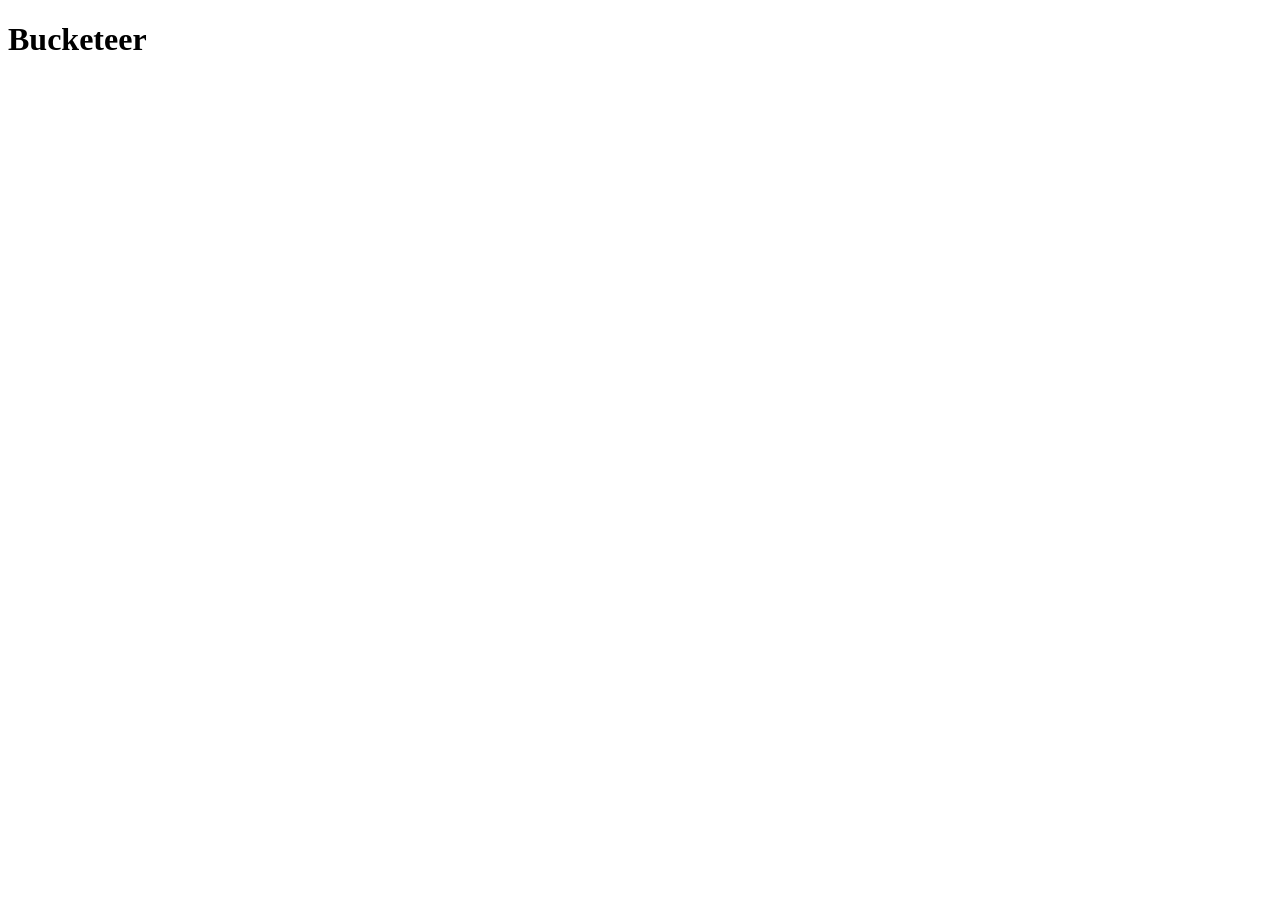
==== static/index.html @ b3ccdef9 "Project skeleton: app entry point, validated config, health check - app.py runs uvicorn with PORT/HO" ====
<!doctype html>
<html lang="en">
<head>
  <meta charset="utf-8">
  <meta name="viewport" content="width=device-width, initial-scale=1">
  <title>Bucketeer</title>
</head>
<body>
  <h1>Bucketeer</h1>
</body>
</html>
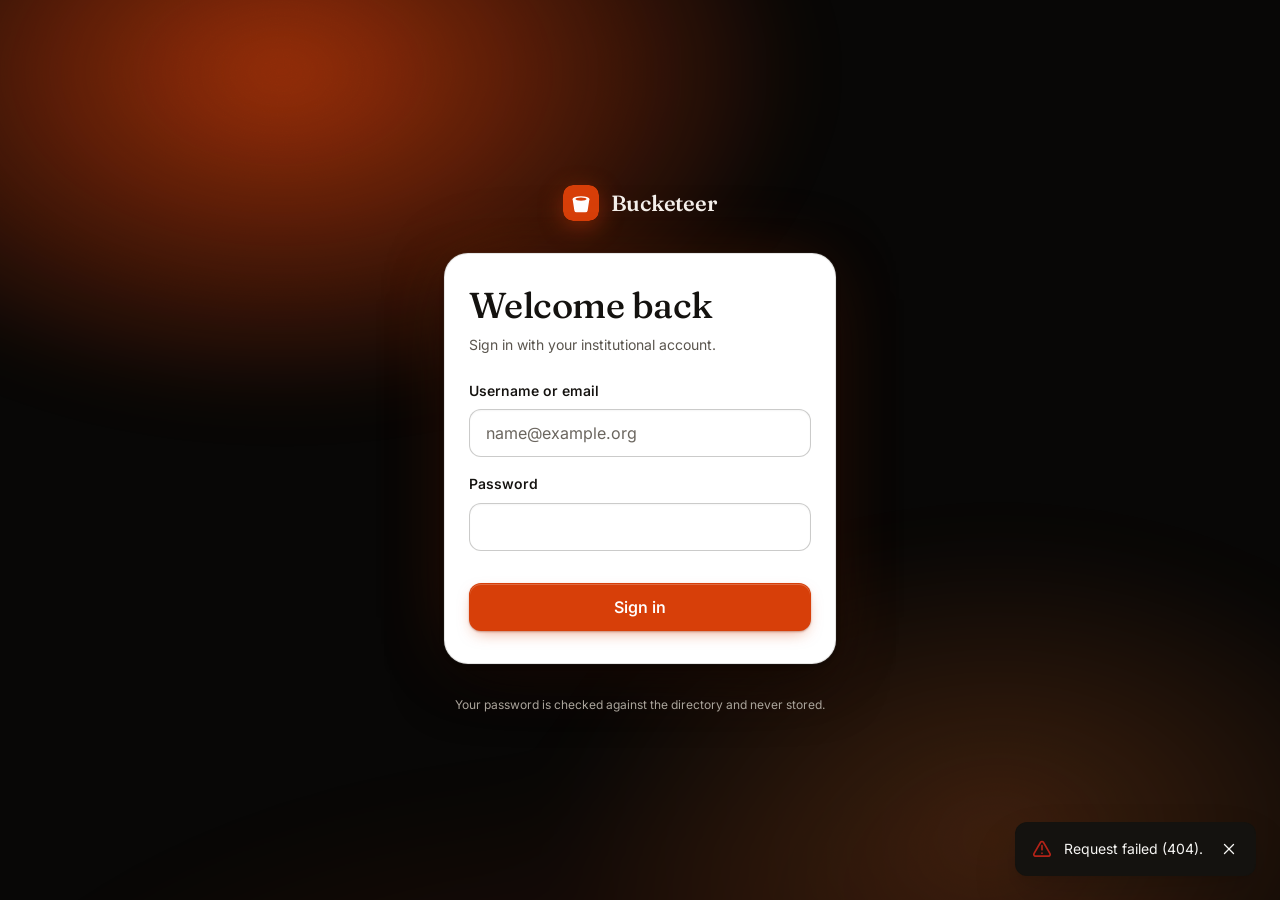
==== commit 598b2881: "Visual design system: tokens, login and dashboard, components - static/css: design tokens on :root (" ====
--- a/static/index.html
+++ b/static/index.html
@@ -2,10 +2,24 @@
 <html lang="en">
 <head>
   <meta charset="utf-8">
-  <meta name="viewport" content="width=device-width, initial-scale=1">
+  <meta name="viewport" content="width=device-width, initial-scale=1, viewport-fit=cover">
   <title>Bucketeer</title>
+  <meta name="description" content="Self-service S3 buckets and access keys.">
+  <meta name="color-scheme" content="light dark">
+  <meta name="theme-color" content="#f6f5f3" media="(prefers-color-scheme: light)">
+  <meta name="theme-color" content="#0a0908" media="(prefers-color-scheme: dark)">
+  <link rel="icon" href="img/mark.svg" type="image/svg+xml">
+  <link rel="preload" href="fonts/inter.woff2" as="font" type="font/woff2" crossorigin>
+  <link rel="stylesheet" href="css/tokens.css">
+  <link rel="stylesheet" href="css/base.css">
+  <link rel="stylesheet" href="css/components.css">
+  <link rel="stylesheet" href="css/login.css">
+  <link rel="stylesheet" href="css/app.css">
+  <script src="js/theme.js"></script>
+  <script type="module" src="js/app.js"></script>
 </head>
 <body>
-  <h1>Bucketeer</h1>
+  <div id="app" aria-live="polite"></div>
+  <noscript><p>Bucketeer needs JavaScript. Please enable it and reload.</p></noscript>
 </body>
 </html>
--- a/static/css/tokens.css
+++ b/static/css/tokens.css
@@ -0,0 +1,182 @@
+/* Design tokens. Every colour, space, radius, shadow, type size and motion value
+   used anywhere in the app comes from here; components never hard-code them.
+
+   Light/dark: colours use light-dark(), driven by `color-scheme`. That follows
+   prefers-color-scheme by default, and <html data-theme="light|dark"> forces it
+   (set by js/theme.js). */
+
+@font-face {
+  font-family: "Inter";
+  src: url("../fonts/inter.woff2") format("woff2");
+  font-weight: 100 900;
+  font-display: swap;
+}
+@font-face {
+  font-family: "JetBrains Mono";
+  src: url("../fonts/jbmono.woff2") format("woff2");
+  font-weight: 100 800;
+  font-display: swap;
+}
+@font-face {
+  font-family: "Fraunces";
+  src: url("../fonts/fraunces.woff2") format("woff2");
+  font-weight: 100 900;
+  font-display: swap;
+}
+
+/* Animated glow position on the login stage (progressive enhancement). */
+@property --glow-x {
+  syntax: "<percentage>";
+  inherits: false;
+  initial-value: 30%;
+}
+@property --glow-y {
+  syntax: "<percentage>";
+  inherits: false;
+  initial-value: 20%;
+}
+
+:root {
+  color-scheme: light dark;
+
+  /* Brand. Beaver Orange #D73F09 is the only accent. White on it is 4.56:1 and
+     it is 4.6:1 on pure black. Text-sized orange on the off-white surface uses
+     a slightly deeper tone, and on dark surfaces a slightly brighter one. */
+  --orange: #d73f09;
+  --accent: #d73f09;
+  --accent-hover: #bd3706; /* white on it: 5.7:1 */
+  --accent-press: #a22f05;
+  --on-accent: #ffffff;
+  --accent-text: light-dark(#bd3706, #ff7a4d);
+  --accent-soft: light-dark(rgb(215 63 9 / 0.08), rgb(255 106 58 / 0.14));
+  --accent-ring: light-dark(#d73f09, #ff7a4d);
+
+  /* Neutrals (warm, derived; not any institutional palette). */
+  --bg: light-dark(#f6f5f3, #0a0908);
+  --surface: light-dark(#ffffff, #141210);
+  --surface-2: light-dark(#f0eeeb, #1c1a17);
+  --surface-sunken: light-dark(#eceae6, #0f0e0c);
+  --text: light-dark(#14120f, #f4f1ed);
+  --text-muted: light-dark(#5a554e, #aaa49b);
+  --text-faint: light-dark(#6b665f, #8f8980);
+  --border: light-dark(rgb(20 18 15 / 0.11), rgb(255 250 240 / 0.11));
+  --border-strong: light-dark(rgb(20 18 15 / 0.22), rgb(255 250 240 / 0.24));
+
+  /* Status */
+  --danger: light-dark(#b42318, #ff8f85);
+  --danger-bg: light-dark(#fef1ef, rgb(255 110 95 / 0.12));
+  --danger-solid: #b42318;
+  --on-danger: #ffffff;
+  --danger-press: #9a1d13;
+  --knob: #ffffff;
+  --avatar-from: #e8541f;
+  --avatar-to: #b53307;
+  --on-avatar: #ffffff;
+  --success: light-dark(#0b6b3a, #5fd897);
+  --success-bg: light-dark(#eaf7ef, rgb(95 216 151 / 0.12));
+
+  /* Code panel */
+  --code-bg: light-dark(#fbfaf8, #0d0c0a);
+  --code-text: light-dark(#26231f, #e8e4de);
+  --syn-comment: light-dark(#6b665f, #8f8980);
+  --syn-section: light-dark(#bd3706, #ff8a5e);
+  --syn-key: light-dark(#14120f, #f4f1ed);
+  --syn-value: light-dark(#0b6b3a, #7fdcaa);
+  --syn-punct: light-dark(#6b665f, #8f8980);
+
+  /* Login stage is always dark. */
+  --stage: #070605;
+  --stage-text: #f4f1ed;
+  --stage-muted: #aaa49b;
+
+  /* Type */
+  --font-sans: "Inter", ui-sans-serif, system-ui, -apple-system, "Segoe UI", Roboto, sans-serif;
+  --font-display: "Fraunces", ui-serif, Georgia, "Times New Roman", serif;
+  --font-mono: "JetBrains Mono", ui-monospace, "SF Mono", Menlo, Consolas, monospace;
+  --fs-xs: 0.75rem;
+  --fs-sm: 0.875rem;
+  --fs-md: 1rem;
+  --fs-lg: 1.125rem;
+  --fs-xl: 1.375rem;
+  --fs-2xl: clamp(1.625rem, 1.3rem + 1.2vw, 2.25rem);
+  --fs-3xl: clamp(2rem, 1.5rem + 2.2vw, 3.25rem);
+  --lh-tight: 1.15;
+  --lh-body: 1.55;
+
+  /* Space (4px base), radii */
+  --sp-1: 0.25rem;
+  --sp-2: 0.5rem;
+  --sp-3: 0.75rem;
+  --sp-4: 1rem;
+  --sp-5: 1.5rem;
+  --sp-6: 2rem;
+  --sp-7: 3rem;
+  --sp-8: 4.5rem;
+  --gutter: 1rem;
+  --r-sm: 0.5rem;
+  --r-md: 0.75rem;
+  --r-lg: 1.125rem;
+  --r-xl: 1.5rem;
+  --r-pill: 999px;
+  --header-h: 4rem;
+  --content-w: 72rem;
+
+  /* Layered soft shadows */
+  --sh-1: 0 1px 1px rgb(20 12 5 / 0.04), 0 1px 3px rgb(20 12 5 / 0.06);
+  --sh-2: 0 1px 2px rgb(20 12 5 / 0.04), 0 4px 8px rgb(20 12 5 / 0.05),
+    0 12px 24px rgb(20 12 5 / 0.06);
+  --sh-3: 0 2px 4px rgb(20 12 5 / 0.04), 0 8px 16px rgb(20 12 5 / 0.07),
+    0 24px 48px rgb(20 12 5 / 0.12);
+  --sh-inset: inset 0 1px 0 rgb(255 255 255 / 0.5);
+
+  /* Motion */
+  --dur-fast: 120ms;
+  --dur: 220ms;
+  --dur-slow: 480ms;
+  --ease-out: cubic-bezier(0.2, 0.8, 0.2, 1);
+  --ease-in-out: cubic-bezier(0.65, 0, 0.35, 1);
+  --ease-spring: cubic-bezier(0.34, 1.4, 0.64, 1);
+}
+
+:root[data-theme="light"] {
+  color-scheme: light;
+}
+:root[data-theme="dark"] {
+  color-scheme: dark;
+}
+
+@media (prefers-color-scheme: dark) {
+  :root:not([data-theme="light"]) {
+    --sh-1: 0 1px 1px rgb(0 0 0 / 0.4), 0 1px 3px rgb(0 0 0 / 0.5);
+    --sh-2: 0 1px 2px rgb(0 0 0 / 0.4), 0 6px 12px rgb(0 0 0 / 0.45),
+      0 16px 32px rgb(0 0 0 / 0.4);
+    --sh-3: 0 2px 4px rgb(0 0 0 / 0.4), 0 12px 24px rgb(0 0 0 / 0.5),
+      0 32px 64px rgb(0 0 0 / 0.55);
+    --sh-inset: inset 0 1px 0 rgb(255 255 255 / 0.05);
+  }
+}
+:root[data-theme="dark"] {
+  --sh-1: 0 1px 1px rgb(0 0 0 / 0.4), 0 1px 3px rgb(0 0 0 / 0.5);
+  --sh-2: 0 1px 2px rgb(0 0 0 / 0.4), 0 6px 12px rgb(0 0 0 / 0.45), 0 16px 32px rgb(0 0 0 / 0.4);
+  --sh-3: 0 2px 4px rgb(0 0 0 / 0.4), 0 12px 24px rgb(0 0 0 / 0.5), 0 32px 64px rgb(0 0 0 / 0.55);
+  --sh-inset: inset 0 1px 0 rgb(255 255 255 / 0.05);
+}
+
+@media (min-width: 40em) {
+  :root {
+    --gutter: 1.5rem;
+  }
+}
+@media (min-width: 64em) {
+  :root {
+    --gutter: 2rem;
+  }
+}
+
+@media (prefers-reduced-motion: reduce) {
+  :root {
+    --dur-fast: 0.01ms;
+    --dur: 0.01ms;
+    --dur-slow: 0.01ms;
+  }
+}
--- a/static/css/base.css
+++ b/static/css/base.css
@@ -0,0 +1,148 @@
+/* Reset, typography, focus, shared primitives (buttons, fields, cards, chips). */
+
+*,
+*::before,
+*::after {
+  box-sizing: border-box;
+}
+html {
+  -webkit-text-size-adjust: 100%;
+  text-size-adjust: 100%;
+  background: var(--bg);
+}
+body {
+  margin: 0;
+  min-height: 100dvh;
+  background: var(--bg);
+  color: var(--text);
+  font: 400 var(--fs-md) / var(--lh-body) var(--font-sans);
+  font-feature-settings: "cv11", "ss03";
+  -webkit-font-smoothing: antialiased;
+  overflow-wrap: break-word;
+}
+h1, h2, h3, p { margin: 0; }
+h1, h2, h3 { line-height: var(--lh-tight); text-wrap: balance; }
+p { text-wrap: pretty; }
+a { color: var(--accent-text); text-underline-offset: 0.2em; }
+button, input, select, textarea { font: inherit; color: inherit; }
+[hidden] { display: none !important; }
+code, kbd, samp { font-family: var(--font-mono); font-size: 0.92em; }
+::selection { background: var(--accent); color: var(--on-accent); }
+
+:focus-visible {
+  outline: 2px solid var(--accent-ring);
+  outline-offset: 2px;
+  border-radius: var(--r-sm);
+}
+
+.visually-hidden {
+  position: absolute !important;
+  width: 1px; height: 1px;
+  overflow: hidden;
+  clip-path: inset(50%);
+  white-space: nowrap;
+}
+
+.skip-link {
+  position: fixed; top: var(--sp-2); left: var(--sp-2); z-index: 100;
+  padding: var(--sp-2) var(--sp-4);
+  background: var(--accent); color: var(--on-accent);
+  border-radius: var(--r-sm);
+  translate: 0 -200%;
+}
+.skip-link:focus { translate: 0 0; }
+
+/* Buttons */
+.btn {
+  --_bg: var(--surface);
+  --_fg: var(--text);
+  --_bd: var(--border-strong);
+  display: inline-flex; align-items: center; justify-content: center; gap: var(--sp-2);
+  min-height: 2.5rem;
+  padding: 0 var(--sp-4);
+  border: 1px solid var(--_bd);
+  border-radius: var(--r-md);
+  background: var(--_bg);
+  color: var(--_fg);
+  font-size: var(--fs-sm); font-weight: 560; letter-spacing: 0.005em;
+  cursor: pointer;
+  box-shadow: var(--sh-1);
+  transition: background-color var(--dur-fast), border-color var(--dur-fast),
+    transform var(--dur-fast) var(--ease-out), box-shadow var(--dur);
+  -webkit-tap-highlight-color: transparent;
+}
+.btn:hover { --_bg: var(--surface-2); }
+.btn:active { transform: translateY(1px) scale(0.99); box-shadow: none; }
+.btn[disabled], .btn[aria-disabled="true"] { opacity: 0.55; cursor: not-allowed; transform: none; }
+.btn-primary {
+  --_bg: var(--accent); --_fg: var(--on-accent); --_bd: transparent;
+  background-image: linear-gradient(180deg, rgb(255 255 255 / 0.16), rgb(255 255 255 0) 60%);
+  box-shadow: 0 1px 2px rgb(120 30 0 / 0.35), 0 6px 16px -6px rgb(215 63 9 / 0.55),
+    inset 0 1px 0 rgb(255 255 255 / 0.22);
+}
+.btn-primary:hover { --_bg: var(--accent-hover); }
+.btn-primary:active { --_bg: var(--accent-press); }
+.btn-danger { --_bg: var(--danger-solid); --_fg: var(--on-danger); --_bd: transparent; }
+.btn-danger:hover { --_bg: var(--danger-press); }
+.btn-ghost { --_bg: transparent; --_bd: transparent; box-shadow: none; }
+.btn-ghost:hover { --_bg: var(--surface-2); }
+.btn-icon { width: 2.5rem; padding: 0; }
+.btn-lg { min-height: 3rem; font-size: var(--fs-md); border-radius: var(--r-md); }
+.btn svg, .icon { width: 1.125rem; height: 1.125rem; flex: none; fill: none; stroke: currentColor;
+  stroke-width: 1.75; stroke-linecap: round; stroke-linejoin: round; }
+
+.spinner {
+  width: 1.1em; height: 1.1em; border-radius: 50%;
+  border: 2px solid currentColor; border-right-color: transparent;
+  animation: spin 700ms linear infinite;
+}
+@keyframes spin { to { rotate: 360deg; } }
+
+/* Fields */
+.field { display: grid; gap: var(--sp-2); }
+.field > label, .label { font-size: var(--fs-sm); font-weight: 560; color: var(--text); }
+.input {
+  width: 100%; min-height: 3rem; padding: 0 var(--sp-4);
+  border: 1px solid var(--border-strong); border-radius: var(--r-md);
+  background: var(--surface); color: var(--text);
+  box-shadow: inset 0 1px 2px rgb(0 0 0 / 0.04);
+  transition: border-color var(--dur-fast), box-shadow var(--dur);
+}
+.input::placeholder { color: var(--text-faint); }
+.input:hover { border-color: var(--text-faint); }
+.input:focus-visible {
+  outline: none; border-color: var(--accent-ring);
+  box-shadow: 0 0 0 3px var(--accent-soft), 0 0 0 1px var(--accent-ring);
+}
+.input[aria-invalid="true"] { border-color: var(--danger); }
+
+/* Cards, chips */
+.card {
+  background: var(--surface);
+  border: 1px solid var(--border);
+  border-radius: var(--r-lg);
+  box-shadow: var(--sh-2), var(--sh-inset);
+}
+.chip {
+  display: inline-flex; align-items: center; gap: var(--sp-2);
+  padding: 0.2rem 0.6rem; border-radius: var(--r-pill);
+  font-size: var(--fs-xs); font-weight: 600; letter-spacing: 0.04em; text-transform: uppercase;
+  background: var(--surface-2); color: var(--text-muted);
+  border: 1px solid var(--border);
+}
+.chip-accent { background: var(--accent-soft); color: var(--accent-text); border-color: transparent; }
+.chip .dot { width: 0.4rem; height: 0.4rem; border-radius: 50%; background: currentColor; }
+
+@media (prefers-reduced-motion: reduce) {
+  *, *::before, *::after {
+    animation-duration: 0.01ms !important;
+    animation-iteration-count: 1 !important;
+    animation-delay: 0s !important;
+    transition-duration: 0.01ms !important;
+    scroll-behavior: auto !important;
+  }
+  .spinner { animation: none; border-right-color: currentColor; opacity: 0.6; }
+}
+@media (forced-colors: active) {
+  .btn-primary { border-color: ButtonText; }
+}
--- a/static/css/components.css
+++ b/static/css/components.css
@@ -0,0 +1,125 @@
+/* Web components. They render into the light DOM (no Shadow DOM) so that the
+   global design tokens, focus styles and light/dark switching apply with no
+   plumbing; their class names are prefixed to avoid collisions. */
+
+/* ---- secret-field --------------------------------------------------------- */
+secret-field { display: block; }
+.sf { display: grid; gap: var(--sp-2); }
+.sf-row {
+  position: relative; overflow: hidden;
+  display: flex; align-items: center; gap: var(--sp-1);
+  min-height: 3rem; padding: 0 var(--sp-2) 0 var(--sp-4);
+  border: 1px solid var(--border-strong); border-radius: var(--r-md);
+  background: var(--surface-sunken);
+}
+.sf-value {
+  flex: 1; min-width: 0; overflow-x: auto; white-space: nowrap; scrollbar-width: none;
+  font: 500 var(--fs-sm) / 3rem var(--font-mono);
+  user-select: all;
+}
+.sf-value::-webkit-scrollbar { display: none; }
+.sf[data-revealed="false"] .sf-value { letter-spacing: 0.18em; color: var(--text-muted); user-select: none; }
+.sf-btn { position: relative; }
+.sf-btn[data-done="true"] { color: var(--accent-text); }
+.sf-timer {
+  position: absolute; inset: auto 0 0 0; height: 2px; background: var(--accent);
+  transform-origin: left; transform: scaleX(0);
+}
+.sf[data-revealed="true"] .sf-timer {
+  animation: sf-drain var(--sf-ttl, 15s) linear forwards;
+}
+@keyframes sf-drain { from { transform: scaleX(1); } to { transform: scaleX(0); } }
+.sf-hint { font-size: var(--fs-xs); color: var(--text-muted); }
+
+/* ---- code-panel ------------------------------------------------------------ */
+code-panel { display: block; container-type: inline-size; }
+.cp {
+  border: 1px solid var(--border); border-radius: var(--r-lg);
+  background: var(--code-bg); overflow: hidden; box-shadow: var(--sh-2);
+}
+.cp-bar {
+  display: flex; align-items: center; justify-content: space-between; gap: var(--sp-2);
+  padding: 0 var(--sp-2) 0 var(--sp-2);
+  background: var(--surface-2); border-bottom: 1px solid var(--border);
+}
+.cp-tabs { display: flex; gap: var(--sp-1); overflow-x: auto; scrollbar-width: none; padding-top: var(--sp-2); }
+.cp-tab {
+  position: relative; padding: var(--sp-2) var(--sp-3) var(--sp-3);
+  border: 0; background: none; cursor: pointer; white-space: nowrap;
+  font: 500 var(--fs-xs) / 1 var(--font-mono); color: var(--text-muted);
+  border-radius: var(--r-sm) var(--r-sm) 0 0;
+  transition: color var(--dur-fast);
+}
+.cp-tab:hover { color: var(--text); }
+.cp-tab[aria-selected="true"] { color: var(--text); }
+.cp-tab::after {
+  content: ""; position: absolute; inset: auto var(--sp-3) 0; height: 2px; border-radius: 2px;
+  background: var(--accent); transform: scaleX(0); transition: transform var(--dur) var(--ease-out);
+}
+.cp-tab[aria-selected="true"]::after { transform: scaleX(1); }
+.cp-actions { display: flex; gap: var(--sp-1); padding: var(--sp-1) 0; }
+.cp-actions .btn { min-height: 2rem; padding: 0 var(--sp-3); font-size: var(--fs-xs); }
+.cp-actions .btn[data-done="true"] { color: var(--accent-text); }
+.cp-body { margin: 0; padding: var(--sp-4) var(--sp-5); overflow-x: auto; tab-size: 2;
+  font: 400 var(--fs-sm) / 1.7 var(--font-mono); color: var(--code-text); }
+.cp-body code { font: inherit; }
+.cp-hint { padding: var(--sp-2) var(--sp-4); border-top: 1px solid var(--border);
+  font-size: var(--fs-xs); color: var(--text-muted); }
+@container (max-width: 30rem) {
+  .cp-actions .btn .cp-label { display: none; }
+  .cp-actions .btn { width: 2rem; padding: 0; }
+  .cp-body { padding-inline: var(--sp-4); }
+}
+.syn-comment { color: var(--syn-comment); font-style: italic; }
+.syn-section { color: var(--syn-section); font-weight: 600; }
+.syn-key { color: var(--syn-key); }
+.syn-punct { color: var(--syn-punct); }
+.syn-value { color: var(--syn-value); }
+
+/* ---- toast-region ----------------------------------------------------------- */
+toast-region {
+  position: fixed; z-index: 90; inset: auto var(--gutter) var(--sp-5) var(--gutter);
+  display: grid; justify-items: center; gap: var(--sp-2); pointer-events: none;
+}
+@media (min-width: 40em) {
+  toast-region { inset: auto var(--sp-5) var(--sp-5) auto; justify-items: end; }
+}
+.toast {
+  pointer-events: auto; display: flex; align-items: center; gap: var(--sp-3);
+  max-width: min(26rem, 100%); padding: var(--sp-3) var(--sp-3) var(--sp-3) var(--sp-4);
+  border-radius: var(--r-md); border: 1px solid var(--border);
+  background: var(--text); color: var(--bg); box-shadow: var(--sh-3);
+  font-size: var(--fs-sm);
+  animation: toast-in var(--dur-slow) var(--ease-spring) both;
+}
+.toast[data-leaving="true"] { animation: toast-out var(--dur) var(--ease-in-out) forwards; }
+.toast-icon { width: 1.25rem; height: 1.25rem; flex: none; stroke: var(--accent-ring); fill: none;
+  stroke-width: 2; stroke-linecap: round; stroke-linejoin: round; }
+.toast[data-kind="error"] .toast-icon { stroke: var(--danger-solid); }
+.toast-msg { flex: 1; }
+.toast .btn { min-height: 1.75rem; width: 1.75rem; color: inherit; --_bg: transparent; }
+.toast .btn:hover { --_bg: rgb(128 128 128 / 0.25); }
+@keyframes toast-in { from { opacity: 0; translate: 0 0.75rem; scale: 0.96; } }
+@keyframes toast-out { to { opacity: 0; translate: 0 0.5rem; scale: 0.98; } }
+
+/* ---- confirm-dialog --------------------------------------------------------- */
+confirm-dialog { display: contents; }
+.cd {
+  width: min(28rem, calc(100vw - 2 * var(--gutter))); padding: 0;
+  border: 1px solid var(--border); border-radius: var(--r-xl);
+  background: var(--surface); color: var(--text); box-shadow: var(--sh-3);
+}
+.cd::backdrop { background: rgb(8 6 4 / 0.55); backdrop-filter: blur(3px); }
+.cd[open] { animation: cd-in var(--dur-slow) var(--ease-spring); }
+.cd[open]::backdrop { animation: cd-fade var(--dur) ease-out; }
+@keyframes cd-in { from { opacity: 0; translate: 0 1rem; scale: 0.96; } }
+@keyframes cd-fade { from { opacity: 0; } }
+.cd form { display: grid; gap: var(--sp-4); padding: var(--sp-5); }
+.cd h2 { font-size: var(--fs-xl); font-family: var(--font-display); font-weight: 560; }
+.cd-msg { color: var(--text-muted); font-size: var(--fs-sm); }
+.cd-msg strong { color: var(--text); font-family: var(--font-mono); font-weight: 600; }
+.cd-actions { display: flex; justify-content: flex-end; gap: var(--sp-2); flex-wrap: wrap; }
+.cd[data-danger="true"] h2::before {
+  content: ""; display: block; width: 2rem; height: 3px; margin-bottom: var(--sp-3);
+  border-radius: 3px; background: var(--danger-solid);
+}
--- a/static/css/login.css
+++ b/static/css/login.css
@@ -0,0 +1,66 @@
+/* Login: a deep black stage with a slow orange glow, subtle grain, a crisp card. */
+
+.login {
+  position: relative; isolation: isolate; overflow: hidden;
+  min-height: 100dvh; display: grid; place-items: center;
+  padding: var(--sp-6) var(--gutter);
+  background: var(--stage); color: var(--stage-text);
+}
+.login::before { /* the glow */
+  content: ""; position: absolute; inset: -20%; z-index: -2;
+  background:
+    radial-gradient(42% 38% at var(--glow-x) var(--glow-y), rgb(215 63 9 / 0.7), transparent 70%),
+    radial-gradient(36% 34% at calc(100% - var(--glow-x)) calc(100% - var(--glow-y)), rgb(255 120 40 / 0.22), transparent 70%),
+    radial-gradient(60% 50% at 50% 110%, rgb(215 63 9 / 0.18), transparent 70%);
+  filter: blur(30px);
+  animation: glow-drift 26s ease-in-out infinite alternate;
+}
+.login::after { /* grain */
+  content: ""; position: absolute; inset: 0; z-index: -1; pointer-events: none;
+  background: url("../img/grain.svg"); opacity: 0.07; mix-blend-mode: overlay;
+}
+@keyframes glow-drift {
+  0%   { --glow-x: 22%; --glow-y: 18%; }
+  50%  { --glow-x: 62%; --glow-y: 34%; }
+  100% { --glow-x: 38%; --glow-y: 8%; }
+}
+
+.login-wrap { width: min(24.5rem, 100%); display: grid; gap: var(--sp-6); justify-items: center;
+  animation: rise var(--dur-slow) var(--ease-out) both; }
+@keyframes rise { from { opacity: 0; translate: 0 1rem; } }
+
+.brand { display: flex; align-items: center; gap: var(--sp-3); }
+.brand img { width: 2.25rem; height: 2.25rem; border-radius: 0.6rem; box-shadow: 0 6px 24px rgb(215 63 9 / 0.45); }
+.brand-name { font: 560 var(--fs-xl) / 1 var(--font-display); letter-spacing: -0.01em; font-variation-settings: "opsz" 48; }
+.login .brand-name { color: var(--stage-text); }
+.login-tag { color: var(--stage-muted); font-size: var(--fs-sm); text-align: center; margin-top: calc(-1 * var(--sp-3)); }
+
+.login-card {
+  width: 100%; display: grid; gap: var(--sp-5); padding: var(--sp-6) var(--sp-5);
+  border-radius: var(--r-xl); background: var(--surface); color: var(--text);
+  border: 1px solid var(--border);
+  box-shadow: 0 0 0 1px rgb(255 255 255 / 0.04), 0 2px 4px rgb(0 0 0 / 0.3),
+    0 24px 60px -12px rgb(0 0 0 / 0.7), 0 0 80px -20px rgb(215 63 9 / 0.35);
+}
+.login-card h1 { font: 500 var(--fs-2xl) / 1.1 var(--font-display); letter-spacing: -0.015em;
+  font-variation-settings: "opsz" 72; }
+.login-card h1 + p { margin-top: var(--sp-2); color: var(--text-muted); font-size: var(--fs-sm); }
+.login-form { display: grid; gap: var(--sp-4); }
+.login-card.shake { animation: shake 420ms var(--ease-in-out); }
+@keyframes shake {
+  15%, 55% { translate: -7px 0; } 35%, 75% { translate: 7px 0; } 95% { translate: -2px 0; }
+}
+.form-error {
+  display: flex; gap: var(--sp-2); align-items: flex-start;
+  padding: var(--sp-3) var(--sp-3); border-radius: var(--r-md);
+  background: var(--danger-bg); color: var(--danger); font-size: var(--fs-sm);
+  border: 1px solid color-mix(in srgb, var(--danger) 30%, transparent);
+  animation: rise var(--dur) var(--ease-out) both;
+}
+.form-error .icon { margin-top: 0.1rem; }
+.login-foot { color: var(--stage-muted); font-size: var(--fs-xs); text-align: center; }
+
+@media (prefers-reduced-motion: reduce) {
+  .login::before { animation: none; }
+  .login-card.shake { animation: none; outline: 2px solid var(--danger); }
+}
--- a/static/css/app.css
+++ b/static/css/app.css
@@ -0,0 +1,126 @@
+/* Dashboard shell. */
+
+.shell { min-height: 100dvh; display: grid; grid-template-rows: auto 1fr auto; }
+.hdr {
+  position: sticky; top: 0; z-index: 20;
+  background: color-mix(in srgb, var(--bg) 82%, transparent);
+  backdrop-filter: saturate(1.6) blur(14px);
+  border-bottom: 1px solid var(--border);
+}
+.hdr-in {
+  max-width: var(--content-w); margin-inline: auto; height: var(--header-h);
+  padding-inline: var(--gutter); display: flex; align-items: center; gap: var(--sp-3);
+}
+.hdr .brand { margin-right: auto; text-decoration: none; color: var(--text); }
+.hdr .brand img { width: 1.875rem; height: 1.875rem; border-radius: 0.5rem; box-shadow: none; }
+.hdr .brand-name { font-size: var(--fs-lg); color: var(--text); }
+
+/* Advanced switch */
+.switch {
+  display: inline-flex; align-items: center; gap: var(--sp-2); cursor: pointer;
+  min-height: 2.5rem; padding: 0 var(--sp-2); border: 0; background: none; border-radius: var(--r-pill);
+  font-size: var(--fs-sm); font-weight: 520; color: var(--text-muted);
+}
+.switch:hover { color: var(--text); }
+.switch-track {
+  position: relative; width: 2.25rem; height: 1.25rem; border-radius: var(--r-pill);
+  background: var(--border-strong); transition: background-color var(--dur);
+}
+.switch-track::after {
+  content: ""; position: absolute; top: 0.125rem; left: 0.125rem; width: 1rem; height: 1rem;
+  border-radius: 50%; background: var(--knob); box-shadow: var(--sh-1);
+  transition: translate var(--dur) var(--ease-spring);
+}
+.switch[aria-checked="true"] { color: var(--text); }
+.switch[aria-checked="true"] .switch-track { background: var(--accent); }
+.switch[aria-checked="true"] .switch-track::after { translate: 1rem 0; }
+@media (max-width: 34em) { .switch-label { display: none; } }
+
+/* User menu */
+.user { position: relative; }
+.user-btn {
+  display: inline-flex; align-items: center; gap: var(--sp-2); min-height: 2.5rem;
+  padding: 0.25rem 0.75rem 0.25rem 0.25rem; border-radius: var(--r-pill);
+  border: 1px solid var(--border); background: var(--surface); cursor: pointer; box-shadow: var(--sh-1);
+  transition: border-color var(--dur-fast), background-color var(--dur-fast);
+}
+.user-btn:hover { border-color: var(--border-strong); }
+.avatar {
+  display: grid; place-items: center; width: 2rem; height: 2rem; border-radius: 50%;
+  background: linear-gradient(145deg, var(--avatar-from), var(--avatar-to)); color: var(--on-avatar);
+  font-size: var(--fs-xs); font-weight: 650; letter-spacing: 0.02em;
+}
+.user-name { font-size: var(--fs-sm); font-weight: 560; max-width: 10rem; overflow: hidden;
+  text-overflow: ellipsis; white-space: nowrap; }
+@media (max-width: 34em) { .user-name { display: none; } .user-btn { padding-right: 0.25rem; } }
+.menu {
+  position: fixed; inset: calc(var(--header-h) - 0.5rem) var(--gutter) auto auto; margin: 0;
+  width: min(17rem, calc(100vw - 2 * var(--gutter))); padding: var(--sp-2);
+  border: 1px solid var(--border); border-radius: var(--r-lg); background: var(--surface);
+  color: var(--text); box-shadow: var(--sh-3);
+}
+.menu[popover]:popover-open { animation: menu-in var(--dur) var(--ease-out); }
+@keyframes menu-in { from { opacity: 0; translate: 0 -0.4rem; scale: 0.97; } }
+.menu-who { padding: var(--sp-3); display: grid; gap: 2px; border-bottom: 1px solid var(--border);
+  margin-bottom: var(--sp-2); }
+.menu-who b { font-weight: 600; } .menu-who span { font-size: var(--fs-sm); color: var(--text-muted);
+  overflow: hidden; text-overflow: ellipsis; }
+.menu .btn { width: 100%; justify-content: flex-start; }
+
+/* Main */
+.main { width: 100%; max-width: var(--content-w); margin-inline: auto;
+  padding: var(--sp-6) var(--gutter) var(--sp-8); display: grid; gap: var(--sp-6); align-content: start; }
+.hero { display: grid; gap: var(--sp-3); padding-top: var(--sp-4); }
+.eyebrow { font-size: var(--fs-xs); font-weight: 650; letter-spacing: 0.12em; text-transform: uppercase;
+  color: var(--accent-text); }
+.hero h1 { font: 480 var(--fs-3xl) / 1.05 var(--font-display); letter-spacing: -0.02em;
+  font-variation-settings: "opsz" 120; }
+.hero p { color: var(--text-muted); max-width: 40rem; }
+.hero .adv-note { display: none; }
+[data-advanced="true"] .hero .adv-note { display: inline-flex; width: fit-content; }
+
+.grid { display: grid; gap: var(--sp-5); grid-template-columns: 1fr; }
+@media (min-width: 60em) { .grid { grid-template-columns: minmax(0, 5fr) minmax(0, 7fr); } }
+.panel { container-type: inline-size; padding: var(--sp-5); display: grid; gap: var(--sp-5); align-content: start;
+  animation: rise var(--dur-slow) var(--ease-out) both; }
+.panel:nth-child(2) { animation-delay: 80ms; }
+.panel-head { display: flex; align-items: center; justify-content: space-between; gap: var(--sp-3); flex-wrap: wrap; }
+.panel-head h2 { font: 560 var(--fs-xl) / 1.1 var(--font-display); letter-spacing: -0.01em; }
+.panel-note { color: var(--text-muted); font-size: var(--fs-sm); max-width: 34rem; }
+.panel .adv-only { display: none; font-size: var(--fs-sm); color: var(--text-muted);
+  padding: var(--sp-3) var(--sp-4); border: 1px dashed var(--border-strong); border-radius: var(--r-md); }
+[data-advanced="true"] .panel .adv-only { display: block; }
+
+/* Skeletons */
+.skel { display: grid; gap: var(--sp-3); }
+.skel-row { display: grid; grid-template-columns: 2.25rem 1fr auto; gap: var(--sp-3); align-items: center; }
+.skel-line, .skel-dot, .skel-pill, .skel-field {
+  background: linear-gradient(100deg, var(--surface-2) 30%, var(--border) 50%, var(--surface-2) 70%);
+  background-size: 250% 100%; animation: shimmer 2.2s linear infinite; border-radius: var(--r-sm);
+}
+.skel-line { height: 0.75rem; } .skel-line.w60 { width: 60%; } .skel-line.w40 { width: 40%; }
+.skel-dot { width: 2.25rem; height: 2.25rem; border-radius: var(--r-md); }
+.skel-pill { width: 3.5rem; height: 1.5rem; border-radius: var(--r-pill); }
+.skel-field { height: 3rem; border-radius: var(--r-md); }
+@keyframes shimmer { from { background-position: 100% 0; } to { background-position: -100% 0; } }
+.skel-stack { display: grid; gap: var(--sp-2); }
+
+.foot { padding: var(--sp-5) var(--gutter); text-align: center; color: var(--text-faint); font-size: var(--fs-xs); }
+
+/* View transitions (progressive enhancement) */
+@view-transition { navigation: auto; }
+::view-transition-old(root), ::view-transition-new(root) { animation-duration: 260ms; }
+@media (prefers-reduced-motion: reduce) {
+  ::view-transition-group(*), ::view-transition-old(*), ::view-transition-new(*) { animation: none !important; }
+}
+
+/* Showcase page */
+.sc { max-width: 56rem; margin-inline: auto; padding: var(--sp-6) var(--gutter) var(--sp-8); display: grid; gap: var(--sp-6); }
+.sc section { display: grid; gap: var(--sp-4); }
+.sc h2 { font: 560 var(--fs-xl) / 1.1 var(--font-display); }
+.sc .row { display: flex; flex-wrap: wrap; gap: var(--sp-2); }
+.swatches { display: grid; grid-template-columns: repeat(auto-fill, minmax(8rem, 1fr)); gap: var(--sp-3); }
+.swatch { border: 1px solid var(--border); border-radius: var(--r-md); overflow: hidden; font-size: var(--fs-xs); background: var(--surface); }
+.swatch i { display: block; height: 3rem; }
+.swatch span { display: block; padding: var(--sp-2); font-family: var(--font-mono); }
+.sc-title { font: 480 var(--fs-3xl) / 1.05 var(--font-display); letter-spacing: -0.02em; margin: var(--sp-2) 0; }
